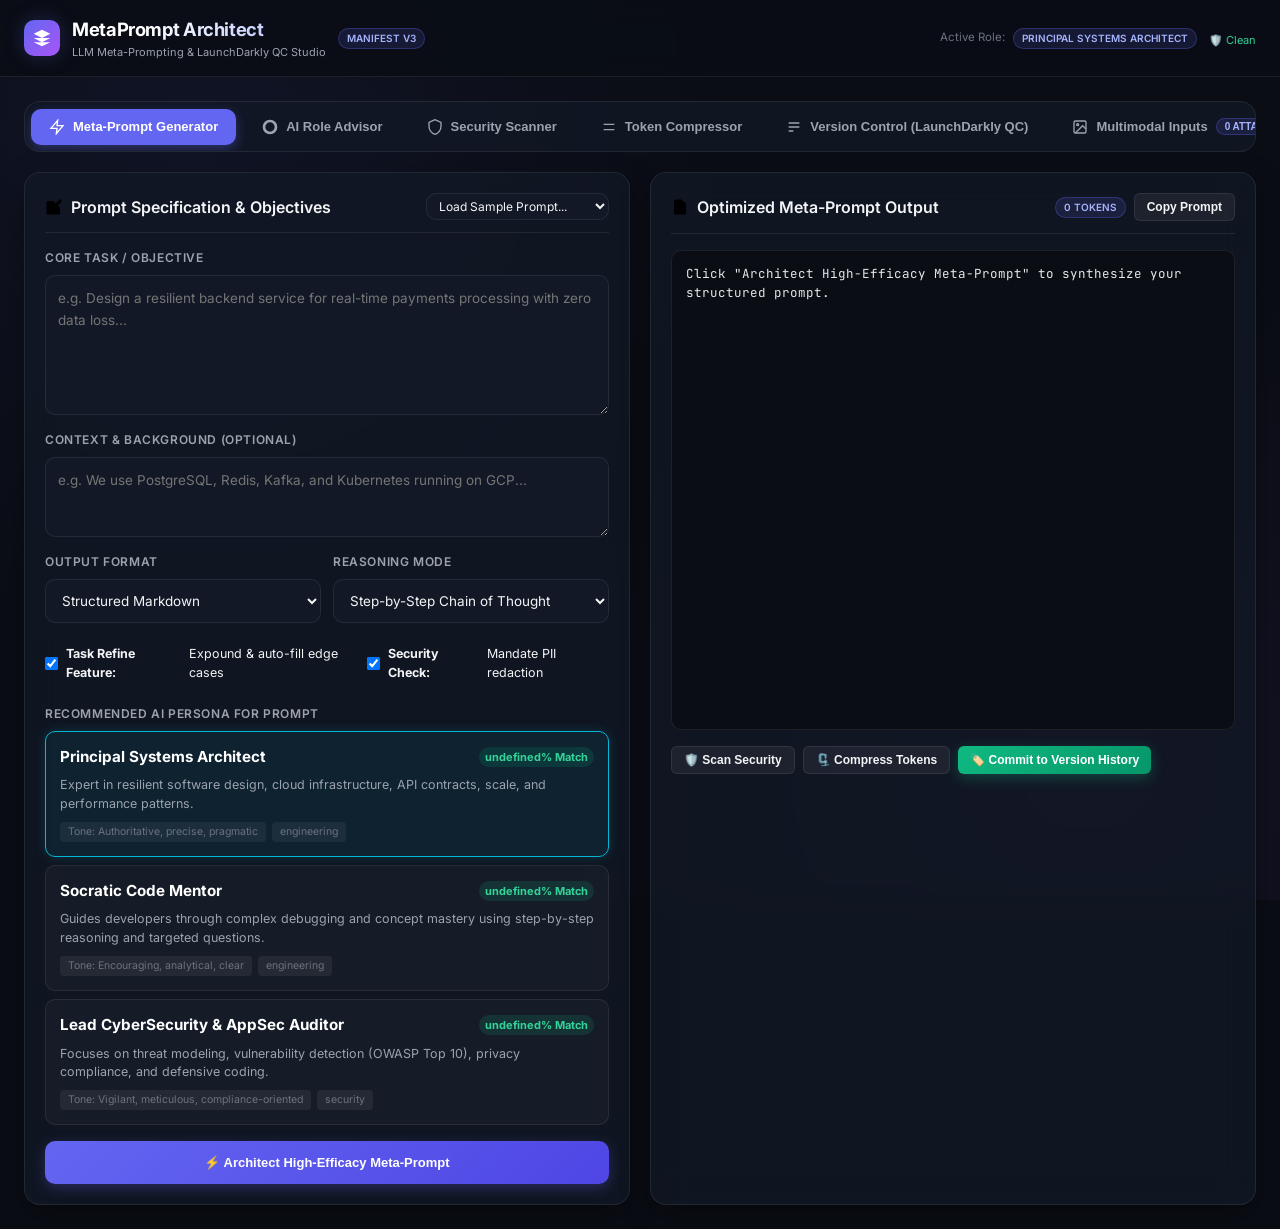
==== index.html @ 76d1bee2 "feat(core): initial v0.1.0 release of MetaPrompt Architect extension & studio" ====
<!DOCTYPE html>
<html lang="en">
<head>
  <meta charset="UTF-8">
  <meta name="viewport" content="width=device-width, initial-scale=1.0">
  <title>MetaPrompt Architect — Meta-Prompting & Prompt Management Studio</title>
  <link rel="stylesheet" href="css/styles.css">
  <link rel="preconnect" href="https://fonts.googleapis.com">
  <link rel="preconnect" href="https://fonts.gstatic.com" crossorigin>
  <link href="https://fonts.googleapis.com/css2?family=Inter:wght@400;500;600;700&family=JetBrains+Mono:wght@400;500;600&display=swap" rel="stylesheet">
</head>
<body>

  <!-- Header & Top Navigation -->
  <header class="app-header">
    <div class="brand">
      <div class="brand-icon">
        <svg viewBox="0 0 24 24">
          <path d="M12 2L2 7l10 5 10-5-10-5zM2 17l10 5 10-5M2 12l10 5 10-5"/>
        </svg>
      </div>
      <div>
        <div class="brand-title">MetaPrompt Architect</div>
        <div style="font-size: 11px; color: var(--text-secondary);">LLM Meta-Prompting & LaunchDarkly QC Studio</div>
      </div>
      <span class="brand-badge">Manifest V3</span>
    </div>

    <div class="header-actions">
      <div class="flex-gap-2">
        <span style="font-size: 11.5px; color: var(--text-muted);">Active Role:</span>
        <span class="brand-badge" id="badge-active-role">Principal Systems Architect</span>
      </div>
      <div id="header-security-indicator">
        <span style="color: #34d399; font-size: 11px;">🛡️ Clean</span>
      </div>
    </div>
  </header>

  <!-- Main Container -->
  <main class="main-container">

    <!-- Navigation Tabs -->
    <nav class="tabs-navigation">
      <button class="tab-btn active" data-tab="generator">
        <svg viewBox="0 0 24 24"><path d="M13 2L3 14h9l-1 8 10-12h-9l1-8z"/></svg>
        Meta-Prompt Generator
      </button>
      <button class="tab-btn" data-tab="advisor">
        <svg viewBox="0 0 24 24"><path d="M12 2a10 10 0 100 20 10 10 0 000-20zm0 18a8 8 0 110-16 8 8 0 010 16z"/></svg>
        AI Role Advisor
      </button>
      <button class="tab-btn" data-tab="security">
        <svg viewBox="0 0 24 24"><path d="M12 1L3 5v6c0 5.55 3.84 10.74 9 12 5.16-1.26 9-6.45 9-12V5l-9-4z"/></svg>
        Security Scanner
      </button>
      <button class="tab-btn" data-tab="compressor">
        <svg viewBox="0 0 24 24"><path d="M4 8h16M4 16h16"/></svg>
        Token Compressor
      </button>
      <button class="tab-btn" data-tab="versioning">
        <svg viewBox="0 0 24 24"><path d="M4 6h16M4 12h16M4 18h7"/></svg>
        Version Control (LaunchDarkly QC)
      </button>
      <button class="tab-btn" data-tab="multimodal">
        <svg viewBox="0 0 24 24"><rect x="3" y="3" width="18" height="18" rx="2"/><circle cx="8.5" cy="8.5" r="1.5"/><path d="M21 15l-5-5L5 21"/></svg>
        Multimodal Inputs <span class="brand-badge" id="badge-multimodal-count">0 Attached</span>
      </button>
    </nav>

    <!-- VIEW 1: Meta-Prompt Generator -->
    <section class="view-panel active" id="view-generator">
      <div class="two-column-grid">

        <!-- Left Input Column -->
        <div class="glass-card">
          <div class="card-header">
            <h2 class="card-title">
              <svg viewBox="0 0 24 24"><path d="M11 4H4a2 2 0 00-2 2v14a2 2 0 002 2h14a2 2 0 002-2v-7"/><path d="M18.5 2.5a2.121 2.121 0 013 3L12 15l-4 1 1-4 9.5-9.5z"/></svg>
              Prompt Specification & Objectives
            </h2>
            <select class="form-select" id="select-sample-prompts" style="width: auto; padding: 4px 8px; font-size: 12px;">
              <option value="">Load Sample Prompt...</option>
              <option value="architecture">Systems Architecture</option>
              <option value="security">Security API Audit</option>
              <option value="data_analysis">BigQuery Cohort Analysis</option>
            </select>
          </div>

          <div class="form-group">
            <label class="form-label" for="input-task">Core Task / Objective</label>
            <textarea class="form-textarea" id="input-task" placeholder="e.g. Design a resilient backend service for real-time payments processing with zero data loss..."></textarea>
          </div>

          <div class="form-group">
            <label class="form-label" for="input-context">Context & Background (Optional)</label>
            <textarea class="form-textarea" id="input-context" style="min-height: 80px;" placeholder="e.g. We use PostgreSQL, Redis, Kafka, and Kubernetes running on GCP..."></textarea>
          </div>

          <div class="two-column-grid" style="gap: 12px;">
            <div class="form-group">
              <label class="form-label" for="select-output-format">Output Format</label>
              <select class="form-select" id="select-output-format">
                <option value="Structured Markdown with headers & bullet points">Structured Markdown</option>
                <option value="Executable Code Blocks with Inline Comments">Executable Code Blocks</option>
                <option value="JSON Specification Schema">JSON Specification</option>
                <option value="Executive Summary & Actionable Recommendations">Executive Summary</option>
              </select>
            </div>

            <div class="form-group">
              <label class="form-label" for="select-reasoning-mode">Reasoning Mode</label>
              <select class="form-select" id="select-reasoning-mode">
                <option value="Step-by-Step Chain of Thought (CoT)">Step-by-Step Chain of Thought</option>
                <option value="Socratic Diagnostics & Root Cause Analysis">Socratic Diagnostics</option>
                <option value="Direct Concise Execution">Direct Execution</option>
              </select>
            </div>
          </div>

          <div class="flex-between" style="padding: 6px 0;">
            <label style="display: flex; align-items: center; gap: 8px; font-size: 12.5px; cursor: pointer;">
              <input type="checkbox" id="check-enable-refine" checked>
              <strong>Task Refine Feature:</strong> Expound & auto-fill edge cases
            </label>
            <label style="display: flex; align-items: center; gap: 8px; font-size: 12.5px; cursor: pointer;">
              <input type="checkbox" id="check-enable-security" checked>
              <strong>Security Check:</strong> Mandate PII redaction
            </label>
          </div>

          <!-- Role Recommendations Box -->
          <div class="form-group">
            <label class="form-label">Recommended AI Persona for Prompt</label>
            <div id="role-recommendations-container" style="display: flex; flex-direction: column; gap: 8px;"></div>
          </div>

          <button type="button" class="btn btn-primary btn-block" id="btn-generate-prompt" style="padding: 14px;">
            ⚡ Architect High-Efficacy Meta-Prompt
          </button>
        </div>

        <!-- Right Output Column -->
        <div class="glass-card">
          <div class="card-header">
            <h2 class="card-title">
              <svg viewBox="0 0 24 24"><path d="M14 2H6a2 2 0 00-2 2v16a2 2 0 002 2h12a2 2 0 002-2V8z"/><polyline points="14 2 14 8 20 8"/></svg>
              Optimized Meta-Prompt Output
            </h2>
            <div class="flex-gap-2">
              <span class="brand-badge" id="badge-token-count">0 Tokens</span>
              <button class="btn btn-secondary btn-sm" id="btn-copy-prompt">Copy Prompt</button>
            </div>
          </div>

          <div class="code-preview" id="output-meta-prompt" style="min-height: 480px;">Click "Architect High-Efficacy Meta-Prompt" to synthesize your structured prompt.</div>

          <div class="btn-group">
            <button class="btn btn-secondary btn-sm" onclick="document.querySelector('[data-tab=\'security\']').click()">🛡️ Scan Security</button>
            <button class="btn btn-secondary btn-sm" onclick="document.querySelector('[data-tab=\'compressor\']').click()">🗜️ Compress Tokens</button>
            <button class="btn btn-success btn-sm" onclick="document.querySelector('[data-tab=\'versioning\']').click()">🏷️ Commit to Version History</button>
          </div>
        </div>

      </div>
    </section>

    <!-- VIEW 2: AI Role Advisor -->
    <section class="view-panel" id="view-advisor">
      <div class="glass-card">
        <div class="card-header">
          <h2 class="card-title">🤖 AI Role & Persona Advisory Engine</h2>
        </div>
        <p style="color: var(--text-secondary); font-size: 13px;">
          The potential number of hypothetical AI personas is infinite. Role Advisor matches your prompt intent against specialized domain roles to maximize clarity, tone, and depth of response.
        </p>

        <div class="two-column-grid" style="margin-top: 12px;">
          <!-- Custom Role Builder -->
          <div class="glass-card">
            <h3 style="font-size: 0.95rem; font-weight: 600;">Custom Role Creator</h3>
            <div class="form-group">
              <label class="form-label" for="custom-role-title">Role Title / Designation</label>
              <input type="text" class="form-input" id="custom-role-title" placeholder="e.g. Lead Distributed Systems Engineer">
            </div>
            <div class="form-group">
              <label class="form-label" for="custom-role-tone">Tone & Persona Style</label>
              <input type="text" class="form-input" id="custom-role-tone" placeholder="e.g. Authoritative, direct, highly technical">
            </div>
            <div class="form-group">
              <label class="form-label" for="custom-role-system">System Instruction Directive</label>
              <textarea class="form-textarea" id="custom-role-system" style="min-height: 100px;" placeholder="e.g. You are a Lead Distributed Systems Engineer. Provide production-grade solutions..."></textarea>
            </div>
            <button type="button" class="btn btn-primary" id="btn-apply-custom-role">Apply Custom Role</button>
          </div>

          <!-- Built-in Catalog Overview -->
          <div class="glass-card">
            <h3 style="font-size: 0.95rem; font-weight: 600;">Built-in Persona Library</h3>
            <div style="display: flex; flex-direction: column; gap: 10px; font-size: 12.5px; color: var(--text-secondary);">
              <div>• <strong>Principal Systems Architect:</strong> Resilient software design & scale.</div>
              <div>• <strong>Socratic Code Mentor:</strong> Root cause analysis & guided learning.</div>
              <div>• <strong>Lead Cybersecurity Auditor:</strong> OWASP, zero-trust & vulnerability prevention.</div>
              <div>• <strong>Principal Data Scientist:</strong> Statistical inference, SQL & ML models.</div>
              <div>• <strong>Elite Conversion Copywriter:</strong> Technical documentation & narrative hooks.</div>
              <div>• <strong>Senior Product Strategist:</strong> Roadmap, UX & competitive execution.</div>
            </div>
          </div>
        </div>
      </div>
    </section>

    <!-- VIEW 3: Security Scanner -->
    <section class="view-panel" id="view-security">
      <div class="glass-card">
        <div class="card-header">
          <h2 class="card-title">🛡️ Security & Privacy Vulnerability Scanner</h2>
          <button class="btn btn-danger btn-sm" id="btn-auto-redact">⚡ 1-Click Auto-Redact All</button>
        </div>

        <div class="form-group">
          <label class="form-label" for="security-input-text">Prompt Content to Scan</label>
          <textarea class="form-textarea" id="security-input-text" placeholder="Paste or generate a prompt to scan for API keys, passwords, PII, internal IPs, or prompt injections..."></textarea>
        </div>

        <button type="button" class="btn btn-primary" id="btn-run-security-scan">Run Deep Security & Vulnerability Scan</button>

        <div id="security-status-banner" class="security-banner safe" style="margin-top: 12px;">
          ✓ <strong>Security Scan Ready:</strong> Click scan to evaluate prompt privacy posture.
        </div>

        <div style="margin-top: 12px;">
          <h3 style="font-size: 0.9rem; font-weight: 600; margin-bottom: 8px;">Detected Sensitivity Findings</h3>
          <div id="security-findings-list" style="display: flex; flex-direction: column; gap: 8px;"></div>
        </div>
      </div>
    </section>

    <!-- VIEW 4: Token Compressor -->
    <section class="view-panel" id="view-compressor">
      <div class="glass-card">
        <div class="card-header">
          <h2 class="card-title">🗜️ Token-Conscious Prompt Compression Engine</h2>
        </div>

        <div class="compression-stats">
          <div class="stat-box">
            <div class="stat-value" id="stat-orig-tokens">0</div>
            <div class="stat-label">Original Tokens</div>
          </div>
          <div class="stat-box">
            <div class="stat-value" id="stat-comp-tokens" style="color: #34d399;">0</div>
            <div class="stat-label">Compressed Tokens</div>
          </div>
          <div class="stat-box">
            <div class="stat-value" id="stat-savings-pct" style="color: var(--cyan-accent);">0%</div>
            <div class="stat-label">Token Reduction</div>
          </div>
        </div>

        <div class="two-column-grid" style="margin-top: 12px;">
          <div class="form-group">
            <label class="form-label" for="compressor-input-text">Original Prompt</label>
            <textarea class="form-textarea" id="compressor-input-text" placeholder="Paste prompt to compress..."></textarea>
          </div>
          <div class="form-group">
            <label class="form-label">Compressed Prompt Output (Token-Conscious)</label>
            <div class="code-preview" id="compressor-output-text" style="min-height: 140px;">Compressed text will appear here.</div>
          </div>
        </div>

        <div class="flex-between">
          <div class="form-group" style="width: 220px;">
            <label class="form-label" for="select-compression-level">Compression Aggressiveness</label>
            <select class="form-select" id="select-compression-level">
              <option value="moderate">Moderate (Preserve Structure)</option>
              <option value="aggressive">Aggressive (Maximum Token Reduction)</option>
              <option value="light">Light (Remove conversational filler only)</option>
            </select>
          </div>

          <div style="font-size: 12px; color: var(--text-secondary);">
            Estimated Cost Savings (per 1k runs): <strong id="stat-cost-savings" style="color: #34d399;">$0.00</strong>
          </div>

          <button type="button" class="btn btn-primary" id="btn-run-compression">Execute Token Compression</button>
        </div>
      </div>
    </section>

    <!-- VIEW 5: Version Control & Quality Control (LaunchDarkly Methodology) -->
    <section class="view-panel" id="view-versioning">
      <div class="glass-card">
        <div class="card-header">
          <h2 class="card-title">🏷️ LaunchDarkly Prompt Versioning & Quality Control</h2>
          <span class="brand-badge">SemVer & Dynamic Variables</span>
        </div>

        <div class="two-column-grid">
          <!-- Commit New Version -->
          <div class="glass-card">
            <h3 style="font-size: 0.95rem; font-weight: 600;">Commit New Prompt Version</h3>
            <div class="form-group">
              <label class="form-label" for="version-title-input">Version Release Name / Label</label>
              <input type="text" class="form-input" id="version-title-input" placeholder="e.g. Added CoT reasoning & strict zero-trust constraints">
            </div>
            <div class="two-column-grid" style="gap: 10px;">
              <div class="form-group">
                <label class="form-label" for="version-model-select">Target LLM</label>
                <select class="form-select" id="version-model-select">
                  <option value="GPT-4o">OpenAI GPT-4o</option>
                  <option value="Claude 3.5 Sonnet">Anthropic Claude 3.5 Sonnet</option>
                  <option value="Gemini 1.5 Pro / Flash">Google Gemini 1.5 Pro / Flash</option>
                  <option value="DeepSeek R1 / V3">DeepSeek R1 / V3</option>
                  <option value="Universal">Universal (Any Model)</option>
                </select>
              </div>
              <div class="form-group">
                <label class="form-label" for="version-changelog-input">Changelog Notes</label>
                <input type="text" class="form-input" id="version-changelog-input" placeholder="e.g. Fixed output formatting bug">
              </div>
            </div>
            <div class="form-group">
              <label class="form-label" for="version-prompt-text">Prompt Body (Supports {{variable_name}})</label>
              <textarea class="form-textarea" id="version-prompt-text" style="min-height: 100px;"></textarea>
            </div>
            <button type="button" class="btn btn-success" id="btn-save-new-version">Save Version Entry</button>
          </div>

          <!-- Side-by-Side Visual Diff Comparison -->
          <div class="glass-card">
            <h3 style="font-size: 0.95rem; font-weight: 600;">Side-by-Side Visual Diff Comparison</h3>
            <div class="version-toolbar">
              <div class="version-selector-group">
                <span style="font-size: 12px; color: var(--text-secondary);">Compare</span>
                <select class="form-select" id="select-diff-a" style="width: 140px; padding: 4px 8px; font-size: 12px;"></select>
                <span style="font-size: 12px; color: var(--text-secondary);">vs</span>
                <select class="form-select" id="select-diff-b" style="width: 140px; padding: 4px 8px; font-size: 12px;"></select>
              </div>
              <button class="btn btn-secondary btn-sm" id="btn-compare-versions">Render Visual Diff</button>
            </div>

            <div class="diff-container" style="margin-top: 8px;">
              <div class="diff-box" id="diff-box-a">Select versions above to compare differences...</div>
              <div class="diff-box" id="diff-box-b">Differences will highlight additions (green) & deletions (red)...</div>
            </div>
          </div>
        </div>

        <div style="margin-top: 16px;">
          <h3 style="font-size: 0.95rem; font-weight: 600; margin-bottom: 8px;">Prompt Version History Log</h3>
          <div id="version-history-list" style="display: flex; flex-direction: column; gap: 10px;"></div>
        </div>
      </div>
    </section>

    <!-- VIEW 6: Multimodal Inputs -->
    <section class="view-panel" id="view-multimodal">
      <div class="glass-card">
        <div class="card-header">
          <h2 class="card-title">🖼️ Multimodal Asset & Visual Input Integration</h2>
        </div>

        <p style="color: var(--text-secondary); font-size: 13px;">
          Attach images, UI wireframes, architecture diagrams, or text files to automatically integrate visual analysis directives into your meta-prompt.
        </p>

        <div class="upload-dropzone" id="dropzone-media">
          <svg style="width: 32px; height: 32px; color: var(--accent-primary); margin-bottom: 8px;" viewBox="0 0 24 24" fill="none" stroke="currentColor" stroke-width="2">
            <path d="M21 15v4a2 2 0 01-2 2H5a2 2 0 01-2-2v-4M17 8l-5-5-5 5M12 3v12"/>
          </svg>
          <div style="font-weight: 600;">Drag & Drop Images or Text Files Here</div>
          <div style="font-size: 12px; color: var(--text-muted);">or click to browse your computer</div>
          <input type="file" id="input-media-files" multiple accept="image/*,.txt,.json,.md,.csv" style="display: none;">
        </div>

        <div class="media-preview-grid" id="media-preview-container"></div>

        <div style="margin-top: 16px;">
          <h3 style="font-size: 0.9rem; font-weight: 600; margin-bottom: 8px;">Multimodal Prompt Quick Templates</h3>
          <div class="btn-group">
            <button class="btn btn-secondary btn-sm btn-multimodal-template" data-type="vision_analysis">Visual & OCR Image Analysis</button>
            <button class="btn btn-secondary btn-sm btn-multimodal-template" data-type="ui_to_code">UI Screenshot to HTML/CSS Code</button>
            <button class="btn btn-secondary btn-sm btn-multimodal-template" data-type="diagram_architecture">Architecture Diagram to Spec</button>
          </div>
        </div>
      </div>
    </section>

  </main>

  <!-- Load JavaScript Modules -->
  <script src="js/roleAdvisor.js"></script>
  <script src="js/securityScanner.js"></script>
  <script src="js/tokenCompressor.js"></script>
  <script src="js/versionManager.js"></script>
  <script src="js/metaPromptEngine.js"></script>
  <script src="js/multimodalHandler.js"></script>
  <script src="js/app.js"></script>
</body>
</html>
---- css/styles.css ----
/* ==========================================================================
   MetaPrompt Architect - Design System & Styles
   Dark Mode Premium Aesthetic, Glassmorphism & High Contrast Controls
   ========================================================================== */

:root {
  --bg-dark: #0a0d14;
  --bg-card: rgba(18, 24, 38, 0.75);
  --bg-card-hover: rgba(26, 35, 56, 0.85);
  --bg-input: #121826;
  --bg-input-focus: #182238;
  
  --border-color: rgba(255, 255, 255, 0.08);
  --border-glow: rgba(99, 102, 241, 0.4);
  
  --text-primary: #f3f4f6;
  --text-secondary: #9ca3af;
  --text-muted: #6b7280;
  
  --accent-primary: #6366f1;
  --accent-hover: #4f46e5;
  --accent-light: rgba(99, 102, 241, 0.15);
  
  --cyan-accent: #06b6d4;
  --purple-accent: #a855f7;
  
  --status-success: #10b981;
  --status-success-bg: rgba(16, 185, 129, 0.12);
  --status-warning: #f59e0b;
  --status-warning-bg: rgba(245, 158, 11, 0.12);
  --status-danger: #ef4444;
  --status-danger-bg: rgba(239, 68, 68, 0.12);
  --status-info: #3b82f6;
  --status-info-bg: rgba(59, 130, 246, 0.12);

  --font-sans: 'Inter', -apple-system, BlinkMacSystemFont, 'Segoe UI', Roboto, sans-serif;
  --font-mono: 'JetBrains Mono', 'Fira Code', Consolas, monospace;
  
  --radius-sm: 6px;
  --radius-md: 10px;
  --radius-lg: 16px;
  --radius-xl: 24px;
  
  --shadow-main: 0 10px 30px -5px rgba(0, 0, 0, 0.5);
  --shadow-glow: 0 0 20px rgba(99, 102, 241, 0.25);
  
  --transition-fast: 0.15s ease;
  --transition-normal: 0.25s ease;
}

* {
  box-sizing: border-box;
  margin: 0;
  padding: 0;
}

body {
  background-color: var(--bg-dark);
  color: var(--text-primary);
  font-family: var(--font-sans);
  font-size: 14px;
  line-height: 1.5;
  min-height: 100vh;
  overflow-x: hidden;
  background-image: 
    radial-gradient(circle at 15% 15%, rgba(99, 102, 241, 0.08) 0%, transparent 40%),
    radial-gradient(circle at 85% 85%, rgba(168, 85, 247, 0.08) 0%, transparent 40%);
  background-attachment: fixed;
}

/* Header & Top Bar */
.app-header {
  display: flex;
  align-items: center;
  justify-content: space-between;
  padding: 16px 24px;
  background: rgba(10, 13, 20, 0.85);
  backdrop-filter: blur(12px);
  border-bottom: 1px solid var(--border-color);
  position: sticky;
  top: 0;
  z-index: 100;
}

.brand {
  display: flex;
  align-items: center;
  gap: 12px;
}

.brand-icon {
  width: 36px;
  height: 36px;
  background: linear-gradient(135deg, var(--accent-primary), var(--purple-accent));
  border-radius: var(--radius-md);
  display: flex;
  align-items: center;
  justify-content: center;
  box-shadow: var(--shadow-glow);
}

.brand-icon svg {
  width: 20px;
  height: 20px;
  fill: #ffffff;
}

.brand-title {
  font-size: 1.15rem;
  font-weight: 700;
  background: linear-gradient(135deg, #ffffff 30%, #a5b4fc 100%);
  -webkit-background-clip: text;
  -webkit-text-fill-color: transparent;
  letter-spacing: -0.02em;
}

.brand-badge {
  font-size: 10px;
  font-weight: 600;
  text-transform: uppercase;
  padding: 2px 8px;
  border-radius: 12px;
  background: var(--accent-light);
  color: #a5b4fc;
  border: 1px solid rgba(99, 102, 241, 0.3);
}

.header-actions {
  display: flex;
  align-items: center;
  gap: 12px;
}

/* Layout Containers */
.main-container {
  max-width: 1440px;
  margin: 0 auto;
  padding: 24px;
  display: flex;
  flex-direction: column;
  gap: 20px;
}

.popup-mode .main-container {
  padding: 12px;
  gap: 12px;
}

/* Navigation Tabs */
.tabs-navigation {
  display: flex;
  align-items: center;
  gap: 8px;
  background: var(--bg-card);
  padding: 6px;
  border-radius: var(--radius-lg);
  border: 1px solid var(--border-color);
  overflow-x: auto;
  scrollbar-width: none;
}

.tabs-navigation::-webkit-scrollbar {
  display: none;
}

.tab-btn {
  display: flex;
  align-items: center;
  gap: 8px;
  padding: 10px 18px;
  background: transparent;
  border: none;
  color: var(--text-secondary);
  font-size: 13px;
  font-weight: 600;
  border-radius: var(--radius-md);
  cursor: pointer;
  transition: all var(--transition-fast);
  white-space: nowrap;
}

.tab-btn:hover {
  color: var(--text-primary);
  background: rgba(255, 255, 255, 0.04);
}

.tab-btn.active {
  color: #ffffff;
  background: var(--accent-primary);
  box-shadow: 0 4px 12px rgba(99, 102, 241, 0.35);
}

.tab-btn svg {
  width: 16px;
  height: 16px;
  stroke: currentColor;
  stroke-width: 2;
  fill: none;
}

/* Grid & View Layouts */
.view-panel {
  display: none;
  animation: fadeIn 0.25s ease-out;
}

.view-panel.active {
  display: block;
}

@keyframes fadeIn {
  from { opacity: 0; transform: translateY(6px); }
  to { opacity: 1; transform: translateY(0); }
}

.two-column-grid {
  display: grid;
  grid-template-columns: 1fr 1fr;
  gap: 20px;
}

@media (max-width: 1024px) {
  .two-column-grid {
    grid-template-columns: 1fr;
  }
}

/* Glass Cards */
.glass-card {
  background: var(--bg-card);
  backdrop-filter: blur(16px);
  border: 1px solid var(--border-color);
  border-radius: var(--radius-lg);
  padding: 20px;
  box-shadow: var(--shadow-main);
  transition: border-color var(--transition-normal);
  display: flex;
  flex-direction: column;
  gap: 16px;
}

.glass-card:hover {
  border-color: rgba(255, 255, 255, 0.15);
}

.card-header {
  display: flex;
  align-items: center;
  justify-content: space-between;
  border-bottom: 1px solid var(--border-color);
  padding-bottom: 12px;
}

.card-title {
  font-size: 1rem;
  font-weight: 600;
  display: flex;
  align-items: center;
  gap: 8px;
  color: var(--text-primary);
}

.card-title svg {
  width: 18px;
  height: 18px;
  color: var(--accent-primary);
}

/* Form Controls */
.form-group {
  display: flex;
  flex-direction: column;
  gap: 8px;
}

.form-label {
  font-size: 12px;
  font-weight: 600;
  text-transform: uppercase;
  letter-spacing: 0.05em;
  color: var(--text-secondary);
  display: flex;
  justify-content: space-between;
  align-items: center;
}

.form-input, .form-textarea, .form-select {
  width: 100%;
  background: var(--bg-input);
  border: 1px solid var(--border-color);
  border-radius: var(--radius-md);
  color: var(--text-primary);
  padding: 12px;
  font-family: var(--font-sans);
  font-size: 13.5px;
  transition: all var(--transition-fast);
}

.form-textarea {
  min-height: 140px;
  resize: vertical;
  line-height: 1.6;
}

.form-input:focus, .form-textarea:focus, .form-select:focus {
  outline: none;
  background: var(--bg-input-focus);
  border-color: var(--accent-primary);
  box-shadow: 0 0 0 3px rgba(99, 102, 241, 0.2);
}

.form-select {
  cursor: pointer;
}

/* Buttons */
.btn {
  display: inline-flex;
  align-items: center;
  justify-content: center;
  gap: 8px;
  padding: 10px 18px;
  font-size: 13px;
  font-weight: 600;
  border-radius: var(--radius-md);
  border: none;
  cursor: pointer;
  transition: all var(--transition-fast);
  text-decoration: none;
}

.btn-primary {
  background: linear-gradient(135deg, var(--accent-primary), var(--accent-hover));
  color: #ffffff;
  box-shadow: 0 4px 14px rgba(99, 102, 241, 0.3);
}

.btn-primary:hover {
  transform: translateY(-1px);
  box-shadow: 0 6px 20px rgba(99, 102, 241, 0.45);
}

.btn-secondary {
  background: rgba(255, 255, 255, 0.06);
  color: var(--text-primary);
  border: 1px solid var(--border-color);
}

.btn-secondary:hover {
  background: rgba(255, 255, 255, 0.12);
}

.btn-success {
  background: linear-gradient(135deg, #10b981, #059669);
  color: #ffffff;
  box-shadow: 0 4px 14px rgba(16, 185, 129, 0.3);
}

.btn-danger {
  background: rgba(239, 68, 68, 0.15);
  color: #f87171;
  border: 1px solid rgba(239, 68, 68, 0.3);
}

.btn-danger:hover {
  background: rgba(239, 68, 68, 0.25);
}

.btn-sm {
  padding: 6px 12px;
  font-size: 12px;
  border-radius: var(--radius-sm);
}

.btn-block {
  width: 100%;
}

.btn-group {
  display: flex;
  gap: 8px;
  flex-wrap: wrap;
}

/* Role Advisor Cards */
.role-card {
  background: rgba(255, 255, 255, 0.03);
  border: 1px solid var(--border-color);
  border-radius: var(--radius-md);
  padding: 14px;
  cursor: pointer;
  transition: all var(--transition-fast);
  display: flex;
  flex-direction: column;
  gap: 8px;
}

.role-card:hover {
  border-color: var(--accent-primary);
  background: rgba(99, 102, 241, 0.06);
}

.role-card.selected {
  border-color: var(--cyan-accent);
  background: rgba(6, 182, 212, 0.08);
  box-shadow: 0 0 12px rgba(6, 182, 212, 0.2);
}

.role-card-header {
  display: flex;
  align-items: center;
  justify-content: space-between;
}

.role-name {
  font-weight: 700;
  color: #ffffff;
  font-size: 0.95rem;
}

.role-score {
  font-size: 11px;
  font-weight: 700;
  padding: 2px 6px;
  border-radius: 10px;
  background: rgba(16, 185, 129, 0.15);
  color: #34d399;
}

.role-description {
  font-size: 12.5px;
  color: var(--text-secondary);
}

.role-tags {
  display: flex;
  gap: 6px;
  flex-wrap: wrap;
}

.role-tag {
  font-size: 10.5px;
  padding: 2px 8px;
  border-radius: 4px;
  background: rgba(255, 255, 255, 0.06);
  color: var(--text-muted);
}

/* Security Scanner Results */
.security-banner {
  padding: 12px 16px;
  border-radius: var(--radius-md);
  display: flex;
  align-items: center;
  gap: 12px;
  font-size: 13px;
  font-weight: 500;
}

.security-banner.safe {
  background: var(--status-success-bg);
  border: 1px solid rgba(16, 185, 129, 0.3);
  color: #34d399;
}

.security-banner.warning {
  background: var(--status-warning-bg);
  border: 1px solid rgba(245, 158, 11, 0.3);
  color: #fbbf24;
}

.security-banner.danger {
  background: var(--status-danger-bg);
  border: 1px solid rgba(239, 68, 68, 0.3);
  color: #f87171;
}

.finding-item {
  background: rgba(255, 255, 255, 0.02);
  border: 1px solid var(--border-color);
  border-radius: var(--radius-md);
  padding: 12px;
  display: flex;
  flex-direction: column;
  gap: 6px;
}

.finding-header {
  display: flex;
  align-items: center;
  justify-content: space-between;
}

.finding-title {
  font-weight: 600;
  font-size: 13px;
  color: var(--text-primary);
}

.finding-badge {
  font-size: 10px;
  font-weight: 700;
  text-transform: uppercase;
  padding: 2px 6px;
  border-radius: 4px;
}

.finding-badge.high { background: rgba(239, 68, 68, 0.2); color: #f87171; }
.finding-badge.medium { background: rgba(245, 158, 11, 0.2); color: #fbbf24; }
.finding-badge.low { background: rgba(59, 130, 246, 0.2); color: #60a5fa; }

.finding-snippet {
  font-family: var(--font-mono);
  font-size: 11.5px;
  background: #000000;
  padding: 6px 10px;
  border-radius: 4px;
  color: #ef4444;
  word-break: break-all;
}

/* Token Compressor Stats */
.compression-stats {
  display: grid;
  grid-template-columns: repeat(3, 1fr);
  gap: 12px;
}

.stat-box {
  background: rgba(255, 255, 255, 0.03);
  border: 1px solid var(--border-color);
  border-radius: var(--radius-md);
  padding: 12px;
  text-align: center;
}

.stat-value {
  font-size: 1.4rem;
  font-weight: 700;
  color: var(--accent-primary);
  font-family: var(--font-mono);
}

.stat-label {
  font-size: 11px;
  color: var(--text-secondary);
  text-transform: uppercase;
  letter-spacing: 0.05em;
  margin-top: 4px;
}

/* Prompt Versioning (LaunchDarkly Style) */
.version-toolbar {
  display: flex;
  align-items: center;
  justify-content: space-between;
  gap: 12px;
  background: rgba(255, 255, 255, 0.03);
  padding: 10px 14px;
  border-radius: var(--radius-md);
  border: 1px solid var(--border-color);
}

.version-selector-group {
  display: flex;
  align-items: center;
  gap: 10px;
}

.diff-container {
  display: grid;
  grid-template-columns: 1fr 1fr;
  gap: 12px;
}

.diff-box {
  background: #0d1117;
  border: 1px solid var(--border-color);
  border-radius: var(--radius-md);
  padding: 12px;
  font-family: var(--font-mono);
  font-size: 12px;
  line-height: 1.6;
  white-space: pre-wrap;
  word-break: break-word;
  max-height: 350px;
  overflow-y: auto;
}

.diff-line-added {
  background: rgba(16, 185, 129, 0.15);
  color: #34d399;
  display: block;
}

.diff-line-removed {
  background: rgba(239, 68, 68, 0.15);
  color: #f87171;
  text-decoration: line-through;
  display: block;
}

.variable-tag {
  display: inline-block;
  background: rgba(168, 85, 247, 0.2);
  color: #c084fc;
  border: 1px solid rgba(168, 85, 247, 0.4);
  padding: 2px 6px;
  border-radius: 4px;
  font-family: var(--font-mono);
  font-size: 11px;
}

/* Multimodal Inputs */
.upload-dropzone {
  border: 2px dashed var(--border-color);
  border-radius: var(--radius-md);
  padding: 20px;
  text-align: center;
  cursor: pointer;
  transition: all var(--transition-fast);
  background: rgba(255, 255, 255, 0.02);
}

.upload-dropzone:hover, .upload-dropzone.dragover {
  border-color: var(--accent-primary);
  background: rgba(99, 102, 241, 0.08);
}

.media-preview-grid {
  display: grid;
  grid-template-columns: repeat(auto-fill, minmax(100px, 1fr));
  gap: 10px;
  margin-top: 12px;
}

.media-preview-card {
  position: relative;
  border-radius: var(--radius-sm);
  overflow: hidden;
  border: 1px solid var(--border-color);
  aspect-ratio: 1;
}

.media-preview-card img {
  width: 100%;
  height: 100%;
  object-fit: cover;
}

.media-remove-btn {
  position: absolute;
  top: 4px;
  right: 4px;
  background: rgba(0, 0, 0, 0.7);
  color: #ffffff;
  border: none;
  border-radius: 50%;
  width: 20px;
  height: 20px;
  font-size: 12px;
  cursor: pointer;
  display: flex;
  align-items: center;
  justify-content: center;
}

/* Helper Utilities */
.code-preview {
  background: #0a0d14;
  border: 1px solid var(--border-color);
  border-radius: var(--radius-md);
  padding: 14px;
  font-family: var(--font-mono);
  font-size: 12.5px;
  color: #e5e7eb;
  white-space: pre-wrap;
  word-break: break-word;
  max-height: 400px;
  overflow-y: auto;
}

.text-muted { color: var(--text-muted); }
.text-accent { color: var(--accent-primary); }
.flex-between { display: flex; align-items: center; justify-content: space-between; }
.flex-gap-2 { display: flex; gap: 8px; align-items: center; }

/* Custom Scrollbars */
::-webkit-scrollbar {
  width: 6px;
  height: 6px;
}
::-webkit-scrollbar-track {
  background: rgba(0, 0, 0, 0.2);
}
::-webkit-scrollbar-thumb {
  background: rgba(255, 255, 255, 0.15);
  border-radius: 3px;
}
::-webkit-scrollbar-thumb:hover {
  background: rgba(255, 255, 255, 0.3);
}
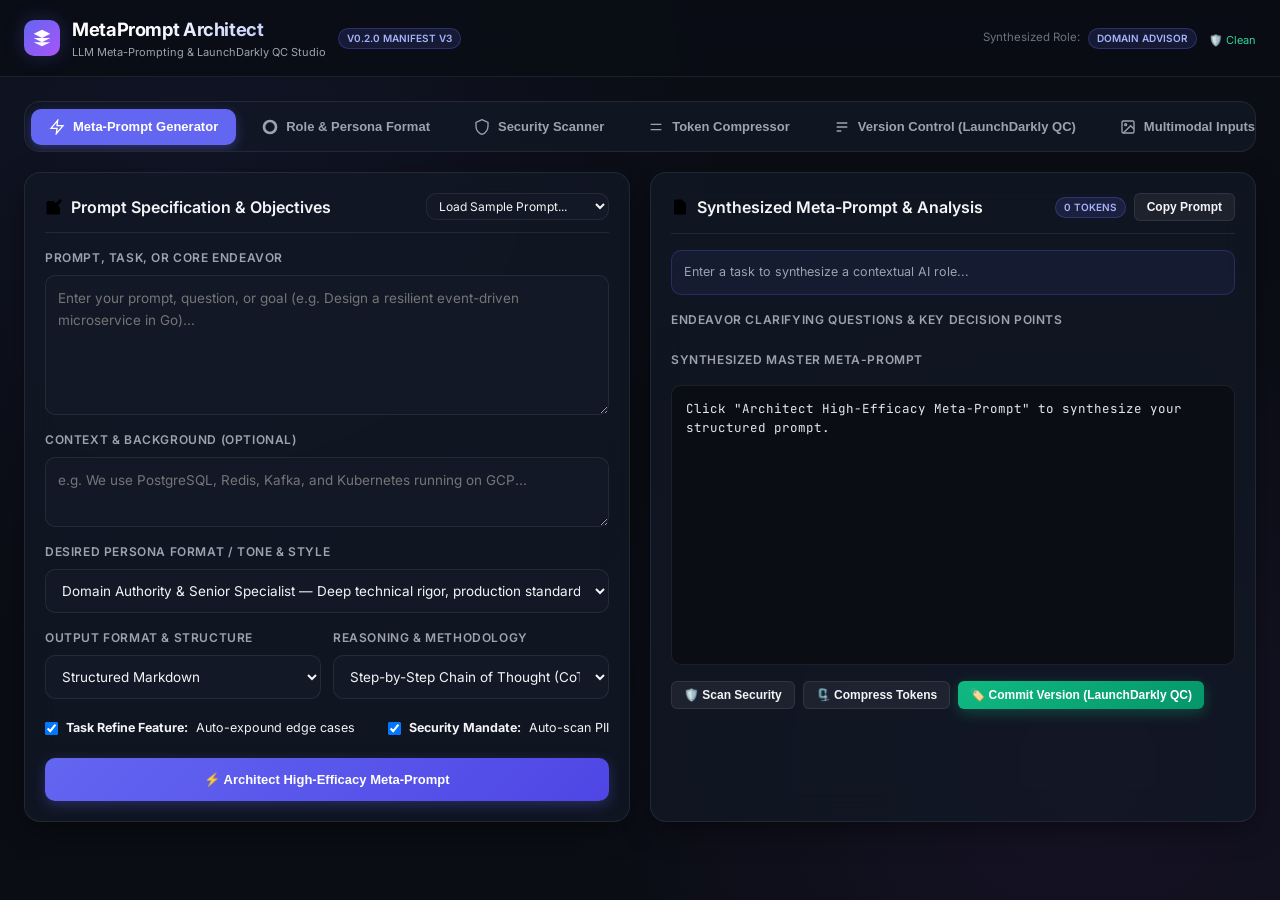
==== commit 4c000c5a: "feat(engine): v0.2.0 dynamic role synthesis, clarifying questions & persona dropdown" ====
--- a/index.html
+++ b/index.html
@@ -23,13 +23,13 @@
         <div class="brand-title">MetaPrompt Architect</div>
         <div style="font-size: 11px; color: var(--text-secondary);">LLM Meta-Prompting & LaunchDarkly QC Studio</div>
       </div>
-      <span class="brand-badge">Manifest V3</span>
+      <span class="brand-badge">v0.2.0 Manifest V3</span>
     </div>
 
     <div class="header-actions">
       <div class="flex-gap-2">
-        <span style="font-size: 11.5px; color: var(--text-muted);">Active Role:</span>
-        <span class="brand-badge" id="badge-active-role">Principal Systems Architect</span>
+        <span style="font-size: 11.5px; color: var(--text-muted);">Synthesized Role:</span>
+        <span class="brand-badge" id="badge-active-role">Domain Advisor</span>
       </div>
       <div id="header-security-indicator">
         <span style="color: #34d399; font-size: 11px;">🛡️ Clean</span>
@@ -48,7 +48,7 @@
       </button>
       <button class="tab-btn" data-tab="advisor">
         <svg viewBox="0 0 24 24"><path d="M12 2a10 10 0 100 20 10 10 0 000-20zm0 18a8 8 0 110-16 8 8 0 010 16z"/></svg>
-        AI Role Advisor
+        Role & Persona Format
       </button>
       <button class="tab-btn" data-tab="security">
         <svg viewBox="0 0 24 24"><path d="M12 1L3 5v6c0 5.55 3.84 10.74 9 12 5.16-1.26 9-6.45 9-12V5l-9-4z"/></svg>
@@ -88,51 +88,58 @@
           </div>
 
           <div class="form-group">
-            <label class="form-label" for="input-task">Core Task / Objective</label>
-            <textarea class="form-textarea" id="input-task" placeholder="e.g. Design a resilient backend service for real-time payments processing with zero data loss..."></textarea>
+            <label class="form-label" for="input-task">Prompt, Task, or Core Endeavor</label>
+            <textarea class="form-textarea" id="input-task" placeholder="Enter your prompt, question, or goal (e.g. Design a resilient event-driven microservice in Go)..."></textarea>
           </div>
 
           <div class="form-group">
             <label class="form-label" for="input-context">Context & Background (Optional)</label>
-            <textarea class="form-textarea" id="input-context" style="min-height: 80px;" placeholder="e.g. We use PostgreSQL, Redis, Kafka, and Kubernetes running on GCP..."></textarea>
+            <textarea class="form-textarea" id="input-context" style="min-height: 70px;" placeholder="e.g. We use PostgreSQL, Redis, Kafka, and Kubernetes running on GCP..."></textarea>
+          </div>
+
+          <!-- Persona Style Dropdown -->
+          <div class="form-group">
+            <label class="form-label" for="select-persona-style">Desired Persona Format / Tone & Style</label>
+            <select class="form-select" id="select-persona-style"></select>
           </div>
 
           <div class="two-column-grid" style="gap: 12px;">
             <div class="form-group">
-              <label class="form-label" for="select-output-format">Output Format</label>
+              <label class="form-label" for="select-output-format">Output Format & Structure</label>
               <select class="form-select" id="select-output-format">
-                <option value="Structured Markdown with headers & bullet points">Structured Markdown</option>
-                <option value="Executable Code Blocks with Inline Comments">Executable Code Blocks</option>
-                <option value="JSON Specification Schema">JSON Specification</option>
-                <option value="Executive Summary & Actionable Recommendations">Executive Summary</option>
+                <option value="Structured Markdown with headers & callouts">Structured Markdown</option>
+                <option value="Executable Code Blocks with Unit Tests & Comments">Executable Code & Unit Tests</option>
+                <option value="JSON Schema Directive & Sample Payload">JSON Schema & Payload</option>
+                <option value="Executive Summary & Actionable Decision Matrix">Executive Summary</option>
+                <option value="Step-by-Step Tutorial & Technical Walkthrough">Step-by-Step Tutorial</option>
+                <option value="System Architecture & Mermaid Sequence Diagram">System Architecture & Mermaid Diagram</option>
+                <option value="Data Transformation Query (BigQuery / SQL / Pandas)">SQL / Data Query Transformation</option>
+                <option value="Comparative Analysis Matrix (Pros / Cons / Trade-offs)">Comparative Trade-off Matrix</option>
               </select>
             </div>
 
             <div class="form-group">
-              <label class="form-label" for="select-reasoning-mode">Reasoning Mode</label>
+              <label class="form-label" for="select-reasoning-mode">Reasoning & Methodology</label>
               <select class="form-select" id="select-reasoning-mode">
-                <option value="Step-by-Step Chain of Thought (CoT)">Step-by-Step Chain of Thought</option>
-                <option value="Socratic Diagnostics & Root Cause Analysis">Socratic Diagnostics</option>
-                <option value="Direct Concise Execution">Direct Execution</option>
+                <option value="Step-by-Step Chain of Thought (CoT)">Step-by-Step Chain of Thought (CoT)</option>
+                <option value="First Principles Deconstruction">First Principles Deconstruction</option>
+                <option value="Tree of Thoughts (Multi-Path Option Evaluation)">Tree of Thoughts (Multi-Path)</option>
+                <option value="Socratic Diagnostics & Root Cause Traceback">Socratic Diagnostics & Root Cause</option>
+                <option value="Defensive Failure-Mode & Edge-Case Analysis">Defensive Security & Failure-Modes</option>
+                <option value="Direct Executive Synthesis">Direct Executive Synthesis</option>
               </select>
             </div>
           </div>
 
-          <div class="flex-between" style="padding: 6px 0;">
+          <div class="flex-between" style="padding: 4px 0;">
             <label style="display: flex; align-items: center; gap: 8px; font-size: 12.5px; cursor: pointer;">
               <input type="checkbox" id="check-enable-refine" checked>
-              <strong>Task Refine Feature:</strong> Expound & auto-fill edge cases
+              <strong>Task Refine Feature:</strong> Auto-expound edge cases
             </label>
             <label style="display: flex; align-items: center; gap: 8px; font-size: 12.5px; cursor: pointer;">
               <input type="checkbox" id="check-enable-security" checked>
-              <strong>Security Check:</strong> Mandate PII redaction
+              <strong>Security Mandate:</strong> Auto-scan PII
             </label>
-          </div>
-
-          <!-- Role Recommendations Box -->
-          <div class="form-group">
-            <label class="form-label">Recommended AI Persona for Prompt</label>
-            <div id="role-recommendations-container" style="display: flex; flex-direction: column; gap: 8px;"></div>
           </div>
 
           <button type="button" class="btn btn-primary btn-block" id="btn-generate-prompt" style="padding: 14px;">
@@ -145,7 +152,7 @@
           <div class="card-header">
             <h2 class="card-title">
               <svg viewBox="0 0 24 24"><path d="M14 2H6a2 2 0 00-2 2v16a2 2 0 002 2h12a2 2 0 002-2V8z"/><polyline points="14 2 14 8 20 8"/></svg>
-              Optimized Meta-Prompt Output
+              Synthesized Meta-Prompt & Analysis
             </h2>
             <div class="flex-gap-2">
               <span class="brand-badge" id="badge-token-count">0 Tokens</span>
@@ -153,57 +160,70 @@
             </div>
           </div>
 
-          <div class="code-preview" id="output-meta-prompt" style="min-height: 480px;">Click "Architect High-Efficacy Meta-Prompt" to synthesize your structured prompt.</div>
+          <!-- Dynamic Role Summary Box -->
+          <div id="recommended-role-summary" style="background: rgba(99, 102, 241, 0.08); border: 1px solid rgba(99, 102, 241, 0.25); border-radius: var(--radius-md); padding: 12px;">
+            <div style="font-size: 12.5px; color: var(--text-secondary);">Enter a task to synthesize a contextual AI role...</div>
+          </div>
+
+          <!-- Dynamic Clarifying Questions Panel -->
+          <div>
+            <div class="form-label" style="margin-bottom: 6px;">Endeavor Clarifying Questions & Key Decision Points</div>
+            <div id="clarifying-questions-container" style="display: flex; flex-direction: column; gap: 6px;"></div>
+          </div>
+
+          <div class="form-label">Synthesized Master Meta-Prompt</div>
+          <div class="code-preview" id="output-meta-prompt" style="min-height: 280px;">Click "Architect High-Efficacy Meta-Prompt" to synthesize your structured prompt.</div>
 
           <div class="btn-group">
             <button class="btn btn-secondary btn-sm" onclick="document.querySelector('[data-tab=\'security\']').click()">🛡️ Scan Security</button>
             <button class="btn btn-secondary btn-sm" onclick="document.querySelector('[data-tab=\'compressor\']').click()">🗜️ Compress Tokens</button>
-            <button class="btn btn-success btn-sm" onclick="document.querySelector('[data-tab=\'versioning\']').click()">🏷️ Commit to Version History</button>
-          </div>
-        </div>
-
-      </div>
-    </section>
-
-    <!-- VIEW 2: AI Role Advisor -->
+            <button class="btn btn-success btn-sm" onclick="document.querySelector('[data-tab=\'versioning\']').click()">🏷️ Commit Version (LaunchDarkly QC)</button>
+          </div>
+        </div>
+
+      </div>
+    </section>
+
+    <!-- VIEW 2: Role & Persona Format -->
     <section class="view-panel" id="view-advisor">
       <div class="glass-card">
         <div class="card-header">
-          <h2 class="card-title">🤖 AI Role & Persona Advisory Engine</h2>
+          <h2 class="card-title">🤖 AI Role Synthesis & Persona Customization</h2>
         </div>
         <p style="color: var(--text-secondary); font-size: 13px;">
-          The potential number of hypothetical AI personas is infinite. Role Advisor matches your prompt intent against specialized domain roles to maximize clarity, tone, and depth of response.
+          Rather than relying on static persona cards, MetaPrompt Architect dynamically formulates specialized AI system roles based on your exact endeavor and chosen tone/style format.
         </p>
 
         <div class="two-column-grid" style="margin-top: 12px;">
-          <!-- Custom Role Builder -->
+          <!-- Custom Role Directives -->
           <div class="glass-card">
-            <h3 style="font-size: 0.95rem; font-weight: 600;">Custom Role Creator</h3>
+            <h3 style="font-size: 0.95rem; font-weight: 600;">Custom System Directive Builder</h3>
             <div class="form-group">
               <label class="form-label" for="custom-role-title">Role Title / Designation</label>
-              <input type="text" class="form-input" id="custom-role-title" placeholder="e.g. Lead Distributed Systems Engineer">
-            </div>
-            <div class="form-group">
-              <label class="form-label" for="custom-role-tone">Tone & Persona Style</label>
-              <input type="text" class="form-input" id="custom-role-tone" placeholder="e.g. Authoritative, direct, highly technical">
-            </div>
-            <div class="form-group">
-              <label class="form-label" for="custom-role-system">System Instruction Directive</label>
-              <textarea class="form-textarea" id="custom-role-system" style="min-height: 100px;" placeholder="e.g. You are a Lead Distributed Systems Engineer. Provide production-grade solutions..."></textarea>
-            </div>
-            <button type="button" class="btn btn-primary" id="btn-apply-custom-role">Apply Custom Role</button>
-          </div>
-
-          <!-- Built-in Catalog Overview -->
+              <input type="text" class="form-input" id="custom-role-title" placeholder="e.g. Principal Distributed Systems Architect">
+            </div>
+            <div class="form-group">
+              <label class="form-label" for="custom-role-tone">Persona Style / Tone</label>
+              <input type="text" class="form-input" id="custom-role-tone" placeholder="e.g. Direct, authoritative, zero conversational fluff">
+            </div>
+            <div class="form-group">
+              <label class="form-label" for="custom-role-system">Custom System Instruction Prompt</label>
+              <textarea class="form-textarea" id="custom-role-system" style="min-height: 100px;" placeholder="e.g. You are a Principal Systems Architect. Provide production-grade solutions..."></textarea>
+            </div>
+            <button type="button" class="btn btn-primary" id="btn-apply-custom-role">Apply Custom Directive</button>
+          </div>
+
+          <!-- Persona Formats List -->
           <div class="glass-card">
-            <h3 style="font-size: 0.95rem; font-weight: 600;">Built-in Persona Library</h3>
+            <h3 style="font-size: 0.95rem; font-weight: 600;">Available Persona Formats</h3>
             <div style="display: flex; flex-direction: column; gap: 10px; font-size: 12.5px; color: var(--text-secondary);">
-              <div>• <strong>Principal Systems Architect:</strong> Resilient software design & scale.</div>
-              <div>• <strong>Socratic Code Mentor:</strong> Root cause analysis & guided learning.</div>
-              <div>• <strong>Lead Cybersecurity Auditor:</strong> OWASP, zero-trust & vulnerability prevention.</div>
-              <div>• <strong>Principal Data Scientist:</strong> Statistical inference, SQL & ML models.</div>
-              <div>• <strong>Elite Conversion Copywriter:</strong> Technical documentation & narrative hooks.</div>
-              <div>• <strong>Senior Product Strategist:</strong> Roadmap, UX & competitive execution.</div>
+              <div>• <strong>Domain Authority & Specialist:</strong> Technical rigor, production standards, zero fluff.</div>
+              <div>• <strong>Socratic Diagnostic Mentor:</strong> Step-by-step guidance, diagnostic questioning.</div>
+              <div>• <strong>C-Suite Executive Strategist:</strong> ROI, risk mitigation, high-level decision framing.</div>
+              <div>• <strong>Direct-Response Minimalist:</strong> Concise, bulleted, action-first output.</div>
+              <div>• <strong>Peer Code Reviewer & Auditor:</strong> OWASP defense, performance, edge-case audit.</div>
+              <div>• <strong>Creative Strategy Partner:</strong> Multi-perspective ideation & novel frameworks.</div>
+              <div>• <strong>Empirical Data Researcher:</strong> Statistical validity & methodology precision.</div>
             </div>
           </div>
         </div>
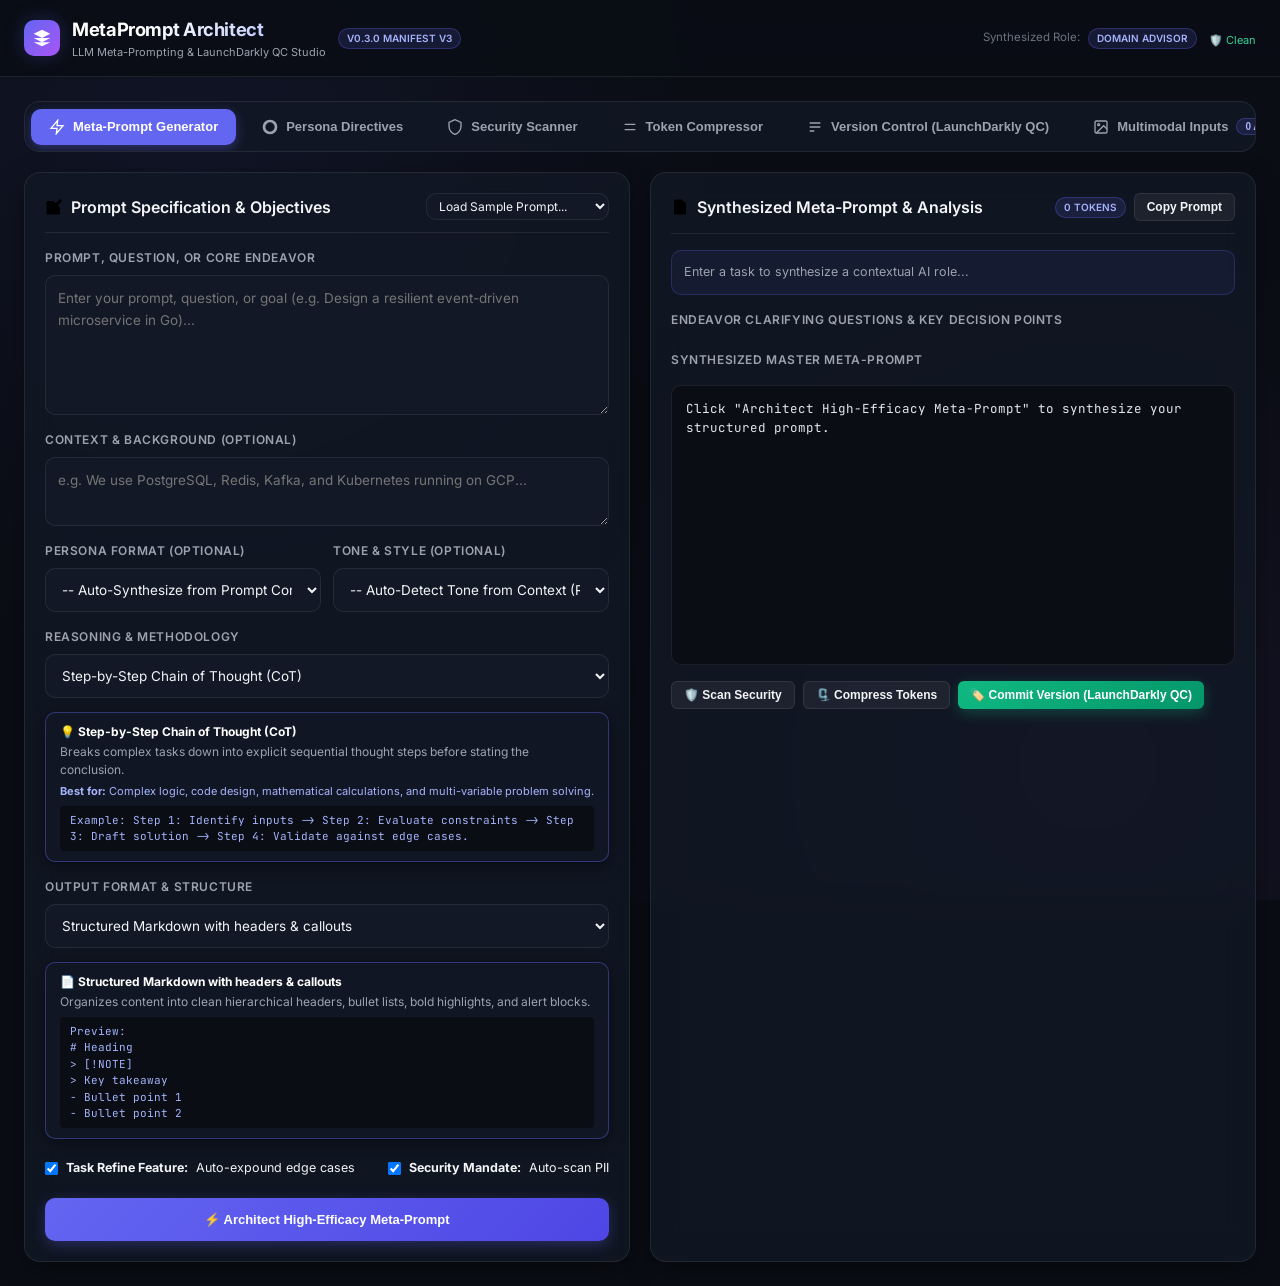
==== commit f100b3ed: "feat(ui): v0.3.0 optional persona/tone selectors & tooltip output examples" ====
--- a/index.html
+++ b/index.html
@@ -23,7 +23,7 @@
         <div class="brand-title">MetaPrompt Architect</div>
         <div style="font-size: 11px; color: var(--text-secondary);">LLM Meta-Prompting & LaunchDarkly QC Studio</div>
       </div>
-      <span class="brand-badge">v0.2.0 Manifest V3</span>
+      <span class="brand-badge">v0.3.0 Manifest V3</span>
     </div>
 
     <div class="header-actions">
@@ -48,7 +48,7 @@
       </button>
       <button class="tab-btn" data-tab="advisor">
         <svg viewBox="0 0 24 24"><path d="M12 2a10 10 0 100 20 10 10 0 000-20zm0 18a8 8 0 110-16 8 8 0 010 16z"/></svg>
-        Role & Persona Format
+        Persona Directives
       </button>
       <button class="tab-btn" data-tab="security">
         <svg viewBox="0 0 24 24"><path d="M12 1L3 5v6c0 5.55 3.84 10.74 9 12 5.16-1.26 9-6.45 9-12V5l-9-4z"/></svg>
@@ -88,47 +88,38 @@
           </div>
 
           <div class="form-group">
-            <label class="form-label" for="input-task">Prompt, Task, or Core Endeavor</label>
+            <label class="form-label" for="input-task">Prompt, Question, or Core Endeavor</label>
             <textarea class="form-textarea" id="input-task" placeholder="Enter your prompt, question, or goal (e.g. Design a resilient event-driven microservice in Go)..."></textarea>
           </div>
 
           <div class="form-group">
             <label class="form-label" for="input-context">Context & Background (Optional)</label>
-            <textarea class="form-textarea" id="input-context" style="min-height: 70px;" placeholder="e.g. We use PostgreSQL, Redis, Kafka, and Kubernetes running on GCP..."></textarea>
-          </div>
-
-          <!-- Persona Style Dropdown -->
-          <div class="form-group">
-            <label class="form-label" for="select-persona-style">Desired Persona Format / Tone & Style</label>
-            <select class="form-select" id="select-persona-style"></select>
-          </div>
-
+            <textarea class="form-textarea" id="input-context" style="min-height: 60px;" placeholder="e.g. We use PostgreSQL, Redis, Kafka, and Kubernetes running on GCP..."></textarea>
+          </div>
+
+          <!-- Optional Persona & Tone Dropdowns -->
           <div class="two-column-grid" style="gap: 12px;">
             <div class="form-group">
-              <label class="form-label" for="select-output-format">Output Format & Structure</label>
-              <select class="form-select" id="select-output-format">
-                <option value="Structured Markdown with headers & callouts">Structured Markdown</option>
-                <option value="Executable Code Blocks with Unit Tests & Comments">Executable Code & Unit Tests</option>
-                <option value="JSON Schema Directive & Sample Payload">JSON Schema & Payload</option>
-                <option value="Executive Summary & Actionable Decision Matrix">Executive Summary</option>
-                <option value="Step-by-Step Tutorial & Technical Walkthrough">Step-by-Step Tutorial</option>
-                <option value="System Architecture & Mermaid Sequence Diagram">System Architecture & Mermaid Diagram</option>
-                <option value="Data Transformation Query (BigQuery / SQL / Pandas)">SQL / Data Query Transformation</option>
-                <option value="Comparative Analysis Matrix (Pros / Cons / Trade-offs)">Comparative Trade-off Matrix</option>
-              </select>
-            </div>
-
-            <div class="form-group">
-              <label class="form-label" for="select-reasoning-mode">Reasoning & Methodology</label>
-              <select class="form-select" id="select-reasoning-mode">
-                <option value="Step-by-Step Chain of Thought (CoT)">Step-by-Step Chain of Thought (CoT)</option>
-                <option value="First Principles Deconstruction">First Principles Deconstruction</option>
-                <option value="Tree of Thoughts (Multi-Path Option Evaluation)">Tree of Thoughts (Multi-Path)</option>
-                <option value="Socratic Diagnostics & Root Cause Traceback">Socratic Diagnostics & Root Cause</option>
-                <option value="Defensive Failure-Mode & Edge-Case Analysis">Defensive Security & Failure-Modes</option>
-                <option value="Direct Executive Synthesis">Direct Executive Synthesis</option>
-              </select>
-            </div>
+              <label class="form-label" for="select-persona-format">Persona Format (Optional)</label>
+              <select class="form-select" id="select-persona-format"></select>
+            </div>
+            <div class="form-group">
+              <label class="form-label" for="select-tone-style">Tone & Style (Optional)</label>
+              <select class="form-select" id="select-tone-style"></select>
+            </div>
+          </div>
+
+          <!-- Reasoning Mode & Output Format Dropdowns with Tooltip Info Boxes -->
+          <div class="form-group">
+            <label class="form-label" for="select-reasoning-mode">Reasoning & Methodology</label>
+            <select class="form-select" id="select-reasoning-mode"></select>
+            <div class="info-tooltip-box" id="tooltip-reasoning-mode"></div>
+          </div>
+
+          <div class="form-group">
+            <label class="form-label" for="select-output-format">Output Format & Structure</label>
+            <select class="form-select" id="select-output-format"></select>
+            <div class="info-tooltip-box" id="tooltip-output-format"></div>
           </div>
 
           <div class="flex-between" style="padding: 4px 0;">
@@ -184,14 +175,14 @@
       </div>
     </section>
 
-    <!-- VIEW 2: Role & Persona Format -->
+    <!-- VIEW 2: Persona Directives -->
     <section class="view-panel" id="view-advisor">
       <div class="glass-card">
         <div class="card-header">
           <h2 class="card-title">🤖 AI Role Synthesis & Persona Customization</h2>
         </div>
         <p style="color: var(--text-secondary); font-size: 13px;">
-          Rather than relying on static persona cards, MetaPrompt Architect dynamically formulates specialized AI system roles based on your exact endeavor and chosen tone/style format.
+          Rather than relying on static persona cards, MetaPrompt Architect dynamically formulates specialized AI system roles based on your exact endeavor and optional persona/tone overrides.
         </p>
 
         <div class="two-column-grid" style="margin-top: 12px;">
@@ -217,12 +208,13 @@
           <div class="glass-card">
             <h3 style="font-size: 0.95rem; font-weight: 600;">Available Persona Formats</h3>
             <div style="display: flex; flex-direction: column; gap: 10px; font-size: 12.5px; color: var(--text-secondary);">
-              <div>• <strong>Domain Authority & Specialist:</strong> Technical rigor, production standards, zero fluff.</div>
+              <div>• <strong>Auto-Synthesize (Default):</strong> Dynamically detects context and formulates role.</div>
+              <div>• <strong>Domain Senior Specialist:</strong> Technical rigor, production standards, zero fluff.</div>
               <div>• <strong>Socratic Diagnostic Mentor:</strong> Step-by-step guidance, diagnostic questioning.</div>
-              <div>• <strong>C-Suite Executive Strategist:</strong> ROI, risk mitigation, high-level decision framing.</div>
+              <div>• <strong>C-Suite Executive Advisor:</strong> ROI, risk mitigation, high-level decision framing.</div>
               <div>• <strong>Direct-Response Minimalist:</strong> Concise, bulleted, action-first output.</div>
               <div>• <strong>Peer Code Reviewer & Auditor:</strong> OWASP defense, performance, edge-case audit.</div>
-              <div>• <strong>Creative Strategy Partner:</strong> Multi-perspective ideation & novel frameworks.</div>
+              <div>• <strong>Creative Ideation Partner:</strong> Multi-perspective frameworks & innovative possibilities.</div>
               <div>• <strong>Empirical Data Researcher:</strong> Statistical validity & methodology precision.</div>
             </div>
           </div>
--- a/css/styles.css
+++ b/css/styles.css
@@ -685,6 +685,39 @@
 .flex-between { display: flex; align-items: center; justify-content: space-between; }
 .flex-gap-2 { display: flex; gap: 8px; align-items: center; }
 
+.info-tooltip-box {
+  background: rgba(18, 24, 38, 0.9);
+  border: 1px solid var(--border-glow);
+  border-radius: var(--radius-md);
+  padding: 10px 14px;
+  font-size: 12px;
+  color: var(--text-secondary);
+  margin-top: 6px;
+  box-shadow: 0 4px 16px rgba(0, 0, 0, 0.4);
+  animation: fadeIn 0.2s ease-out;
+}
+
+.info-tooltip-title {
+  font-weight: 700;
+  color: #ffffff;
+  margin-bottom: 2px;
+  display: flex;
+  align-items: center;
+  gap: 6px;
+}
+
+.info-tooltip-example {
+  background: #0a0d14;
+  border-radius: 4px;
+  padding: 6px 10px;
+  font-family: var(--font-mono);
+  font-size: 11px;
+  color: #a5b4fc;
+  margin-top: 6px;
+  white-space: pre-wrap;
+  word-break: break-all;
+}
+
 /* Custom Scrollbars */
 ::-webkit-scrollbar {
   width: 6px;
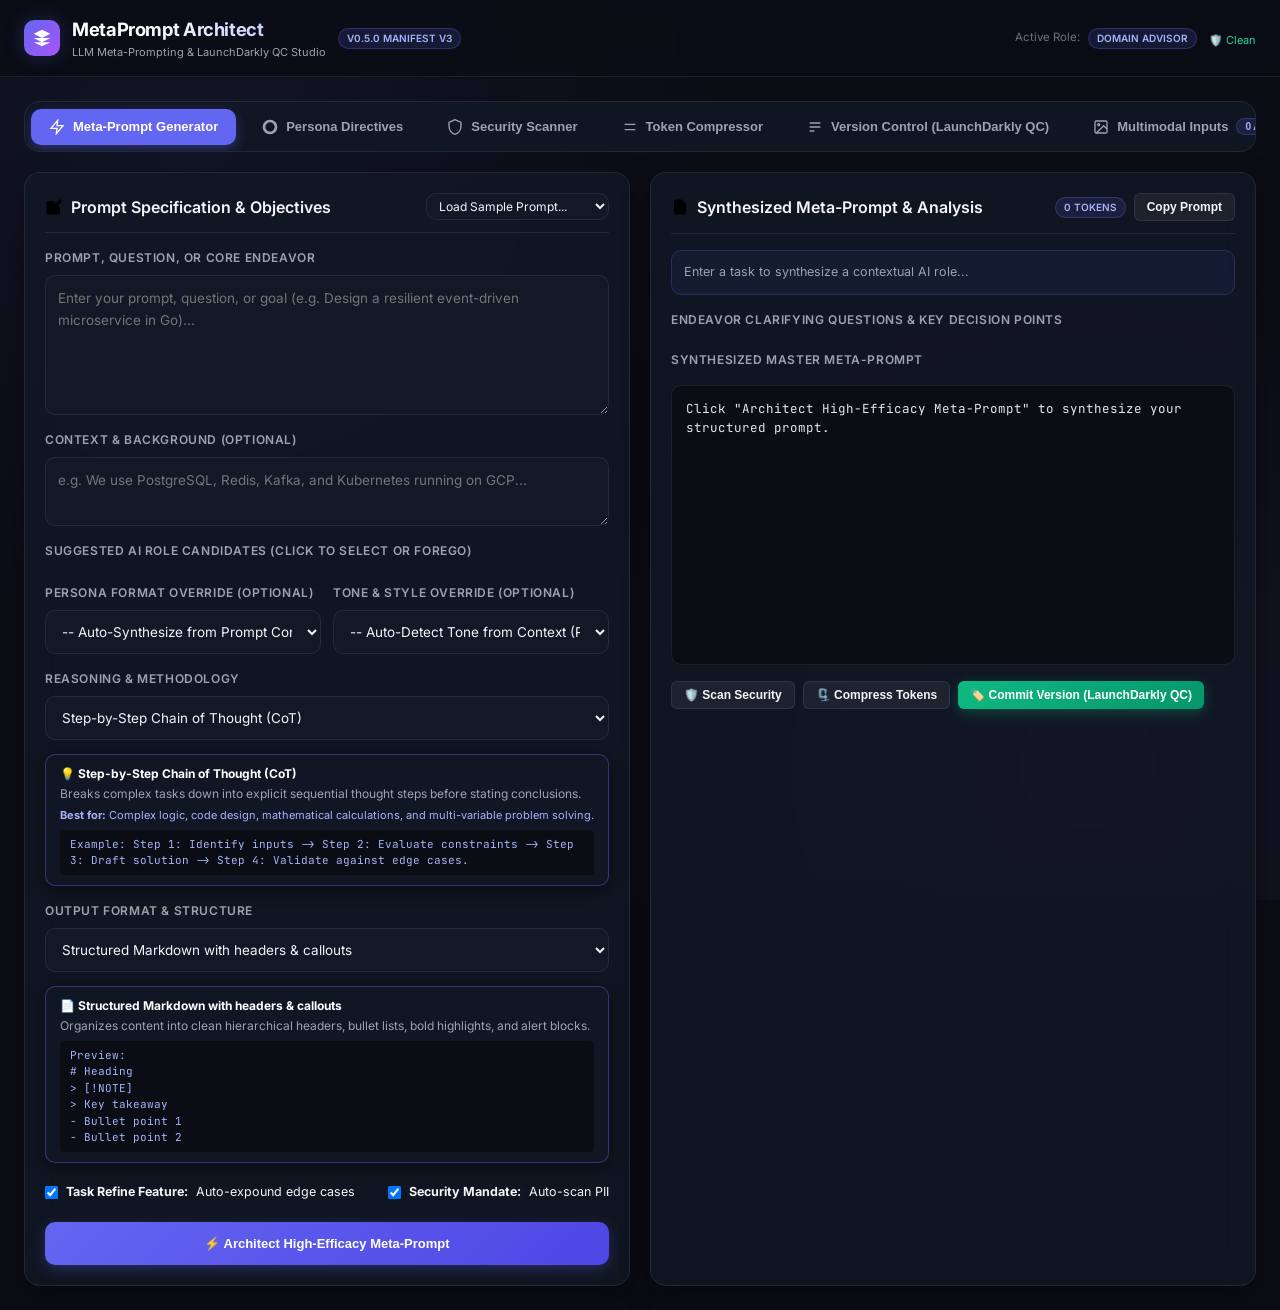
==== commit 6b3756cc: "feat(advisor): v0.5.0 multi-candidate role recommendations, role chips & forego option" ====
--- a/index.html
+++ b/index.html
@@ -23,12 +23,12 @@
         <div class="brand-title">MetaPrompt Architect</div>
         <div style="font-size: 11px; color: var(--text-secondary);">LLM Meta-Prompting & LaunchDarkly QC Studio</div>
       </div>
-      <span class="brand-badge">v0.3.0 Manifest V3</span>
+      <span class="brand-badge">v0.5.0 Manifest V3</span>
     </div>
 
     <div class="header-actions">
       <div class="flex-gap-2">
-        <span style="font-size: 11.5px; color: var(--text-muted);">Synthesized Role:</span>
+        <span style="font-size: 11.5px; color: var(--text-muted);">Active Role:</span>
         <span class="brand-badge" id="badge-active-role">Domain Advisor</span>
       </div>
       <div id="header-security-indicator">
@@ -97,14 +97,20 @@
             <textarea class="form-textarea" id="input-context" style="min-height: 60px;" placeholder="e.g. We use PostgreSQL, Redis, Kafka, and Kubernetes running on GCP..."></textarea>
           </div>
 
+          <!-- Selectable Role Candidates Section -->
+          <div class="form-group">
+            <label class="form-label">Suggested AI Role Candidates (Click to select or forego)</label>
+            <div id="role-candidates-container" style="display: flex; flex-direction: column; gap: 6px;"></div>
+          </div>
+
           <!-- Optional Persona & Tone Dropdowns -->
           <div class="two-column-grid" style="gap: 12px;">
             <div class="form-group">
-              <label class="form-label" for="select-persona-format">Persona Format (Optional)</label>
+              <label class="form-label" for="select-persona-format">Persona Format Override (Optional)</label>
               <select class="form-select" id="select-persona-format"></select>
             </div>
             <div class="form-group">
-              <label class="form-label" for="select-tone-style">Tone & Style (Optional)</label>
+              <label class="form-label" for="select-tone-style">Tone & Style Override (Optional)</label>
               <select class="form-select" id="select-tone-style"></select>
             </div>
           </div>
@@ -182,7 +188,7 @@
           <h2 class="card-title">🤖 AI Role Synthesis & Persona Customization</h2>
         </div>
         <p style="color: var(--text-secondary); font-size: 13px;">
-          Rather than relying on static persona cards, MetaPrompt Architect dynamically formulates specialized AI system roles based on your exact endeavor and optional persona/tone overrides.
+          Select from suggested AI role candidates, supply custom role directives, or choose to forego role assignment altogether to keep responses un-opinionated.
         </p>
 
         <div class="two-column-grid" style="margin-top: 12px;">
@@ -206,7 +212,7 @@
 
           <!-- Persona Formats List -->
           <div class="glass-card">
-            <h3 style="font-size: 0.95rem; font-weight: 600;">Available Persona Formats</h3>
+            <h3 style="font-size: 0.95rem; font-weight: 600;">Available Persona Options</h3>
             <div style="display: flex; flex-direction: column; gap: 10px; font-size: 12.5px; color: var(--text-secondary);">
               <div>• <strong>Auto-Synthesize (Default):</strong> Dynamically detects context and formulates role.</div>
               <div>• <strong>Domain Senior Specialist:</strong> Technical rigor, production standards, zero fluff.</div>
@@ -214,8 +220,7 @@
               <div>• <strong>C-Suite Executive Advisor:</strong> ROI, risk mitigation, high-level decision framing.</div>
               <div>• <strong>Direct-Response Minimalist:</strong> Concise, bulleted, action-first output.</div>
               <div>• <strong>Peer Code Reviewer & Auditor:</strong> OWASP defense, performance, edge-case audit.</div>
-              <div>• <strong>Creative Ideation Partner:</strong> Multi-perspective frameworks & innovative possibilities.</div>
-              <div>• <strong>Empirical Data Researcher:</strong> Statistical validity & methodology precision.</div>
+              <div>• <strong>Forego Role Assignment:</strong> Un-opinionated neutral LLM response.</div>
             </div>
           </div>
         </div>
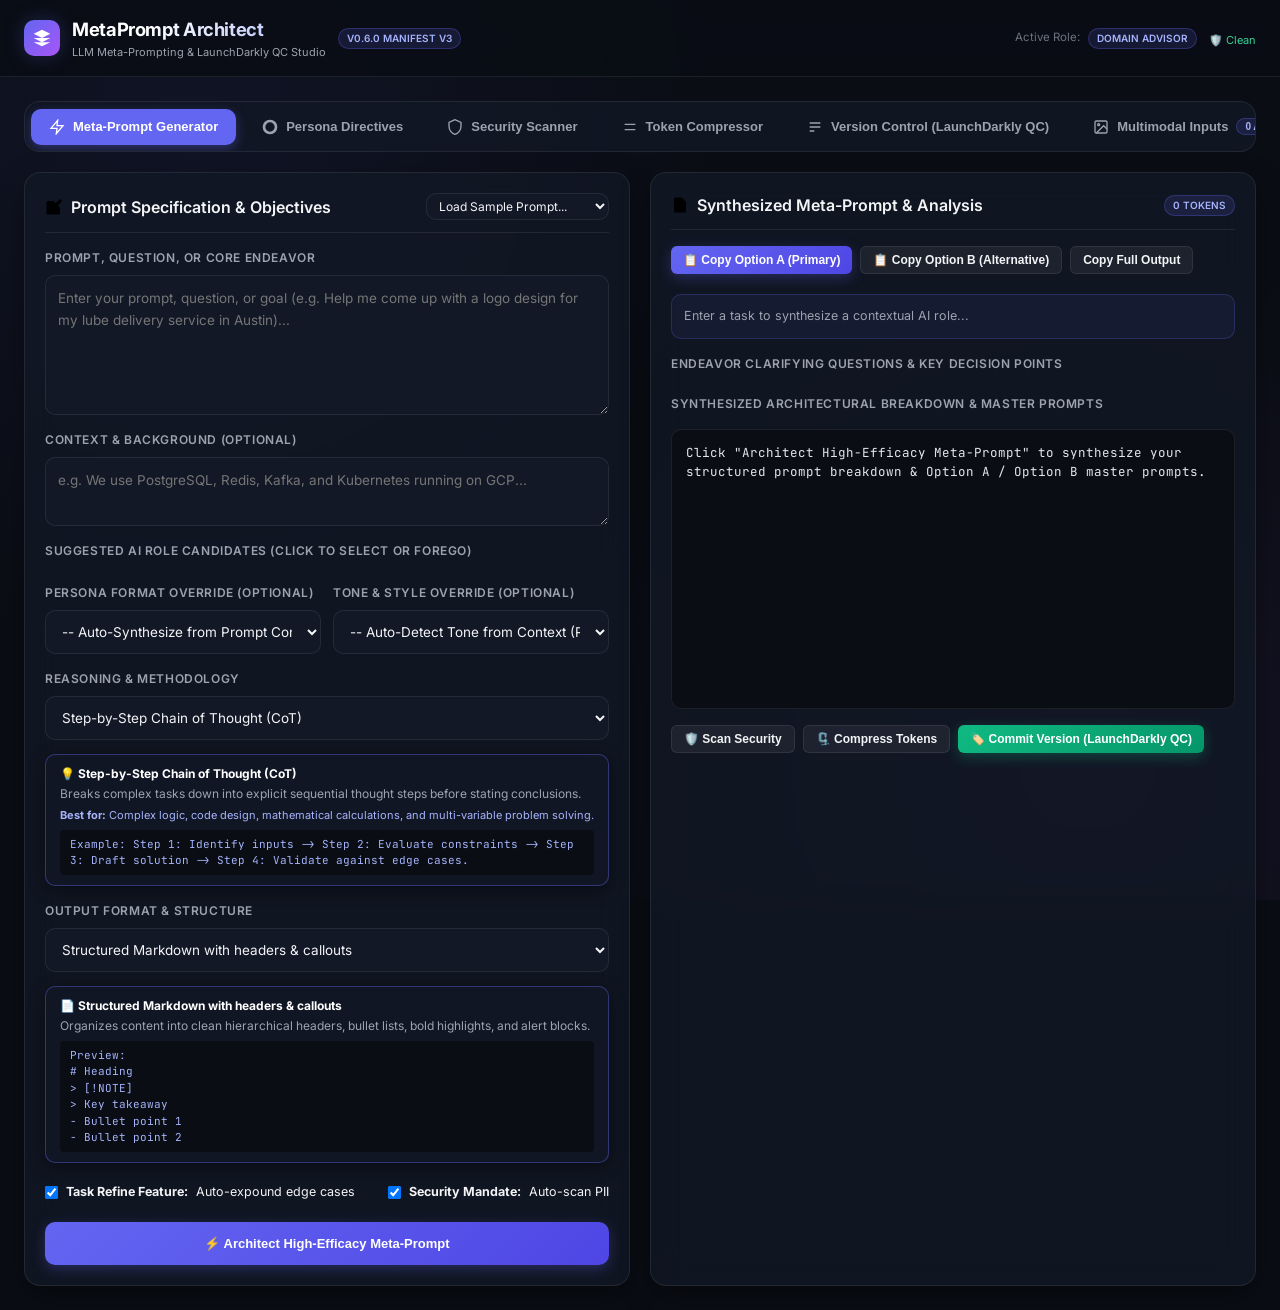
==== commit 2df0d3b4: "feat(engine): v0.6.0 educational 4-step meta breakdown & Option A/B ready-to-use master prompts" ====
--- a/index.html
+++ b/index.html
@@ -23,7 +23,7 @@
         <div class="brand-title">MetaPrompt Architect</div>
         <div style="font-size: 11px; color: var(--text-secondary);">LLM Meta-Prompting & LaunchDarkly QC Studio</div>
       </div>
-      <span class="brand-badge">v0.5.0 Manifest V3</span>
+      <span class="brand-badge">v0.6.0 Manifest V3</span>
     </div>
 
     <div class="header-actions">
@@ -89,7 +89,7 @@
 
           <div class="form-group">
             <label class="form-label" for="input-task">Prompt, Question, or Core Endeavor</label>
-            <textarea class="form-textarea" id="input-task" placeholder="Enter your prompt, question, or goal (e.g. Design a resilient event-driven microservice in Go)..."></textarea>
+            <textarea class="form-textarea" id="input-task" placeholder="Enter your prompt, question, or goal (e.g. Help me come up with a logo design for my lube delivery service in Austin)..."></textarea>
           </div>
 
           <div class="form-group">
@@ -153,8 +153,13 @@
             </h2>
             <div class="flex-gap-2">
               <span class="brand-badge" id="badge-token-count">0 Tokens</span>
-              <button class="btn btn-secondary btn-sm" id="btn-copy-prompt">Copy Prompt</button>
-            </div>
+            </div>
+          </div>
+
+          <div class="btn-group" style="margin-bottom: 4px;">
+            <button class="btn btn-primary btn-sm" id="btn-copy-option-a">📋 Copy Option A (Primary)</button>
+            <button class="btn btn-secondary btn-sm" id="btn-copy-option-b">📋 Copy Option B (Alternative)</button>
+            <button class="btn btn-secondary btn-sm" id="btn-copy-prompt">Copy Full Output</button>
           </div>
 
           <!-- Dynamic Role Summary Box -->
@@ -168,8 +173,8 @@
             <div id="clarifying-questions-container" style="display: flex; flex-direction: column; gap: 6px;"></div>
           </div>
 
-          <div class="form-label">Synthesized Master Meta-Prompt</div>
-          <div class="code-preview" id="output-meta-prompt" style="min-height: 280px;">Click "Architect High-Efficacy Meta-Prompt" to synthesize your structured prompt.</div>
+          <div class="form-label">Synthesized Architectural Breakdown & Master Prompts</div>
+          <div class="code-preview" id="output-meta-prompt" style="min-height: 280px;">Click "Architect High-Efficacy Meta-Prompt" to synthesize your structured prompt breakdown & Option A / Option B master prompts.</div>
 
           <div class="btn-group">
             <button class="btn btn-secondary btn-sm" onclick="document.querySelector('[data-tab=\'security\']').click()">🛡️ Scan Security</button>
@@ -216,7 +221,7 @@
             <div style="display: flex; flex-direction: column; gap: 10px; font-size: 12.5px; color: var(--text-secondary);">
               <div>• <strong>Auto-Synthesize (Default):</strong> Dynamically detects context and formulates role.</div>
               <div>• <strong>Domain Senior Specialist:</strong> Technical rigor, production standards, zero fluff.</div>
-              <div>• <strong>Socratic Diagnostic Mentor:</strong> Step-by-step guidance, diagnostic questioning.</div>
+              <div>• <strong>Socratic Diagnostic Mentor:</strong> Step-by-Step guidance, diagnostic questioning.</div>
               <div>• <strong>C-Suite Executive Advisor:</strong> ROI, risk mitigation, high-level decision framing.</div>
               <div>• <strong>Direct-Response Minimalist:</strong> Concise, bulleted, action-first output.</div>
               <div>• <strong>Peer Code Reviewer & Auditor:</strong> OWASP defense, performance, edge-case audit.</div>
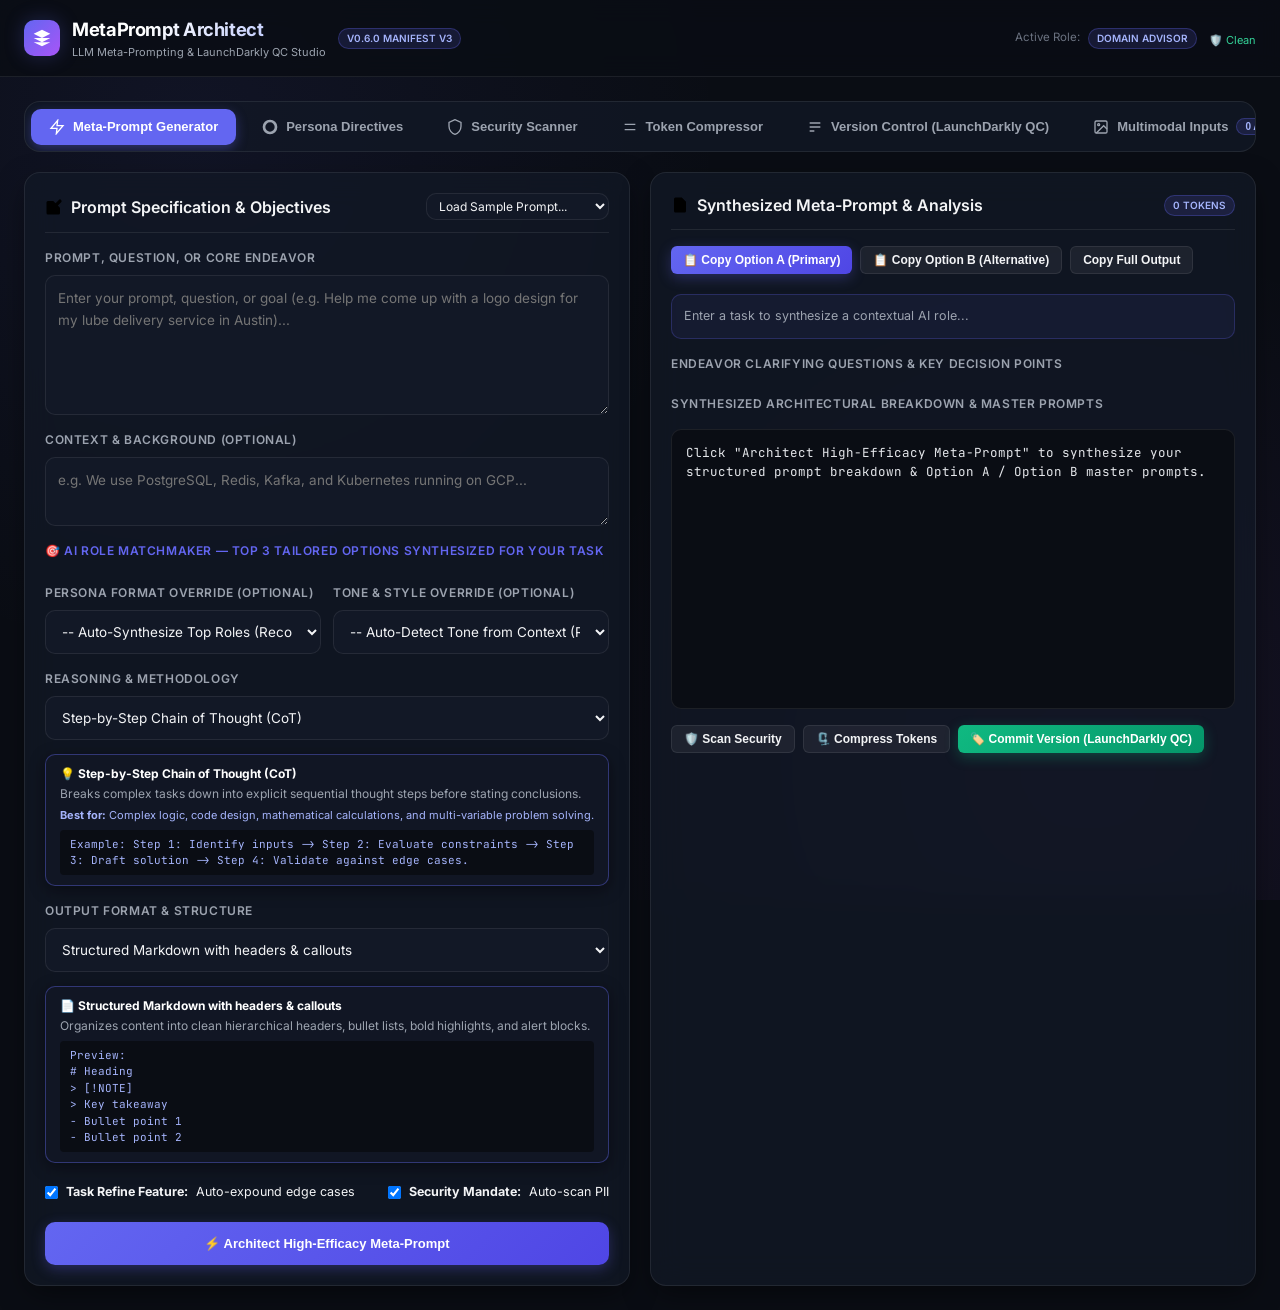
==== commit 4f6ef9db: "feat(advisor): v0.7.0 dynamic AI role matchmaker engine synthesizing top 3 domain roles per prompt" ====
--- a/index.html
+++ b/index.html
@@ -99,7 +99,7 @@
 
           <!-- Selectable Role Candidates Section -->
           <div class="form-group">
-            <label class="form-label">Suggested AI Role Candidates (Click to select or forego)</label>
+            <label class="form-label" style="color: var(--accent-primary); font-weight: 600;">🎯 AI Role Matchmaker — Top 3 Tailored Options Synthesized for Your Task</label>
             <div id="role-candidates-container" style="display: flex; flex-direction: column; gap: 6px;"></div>
           </div>
 
